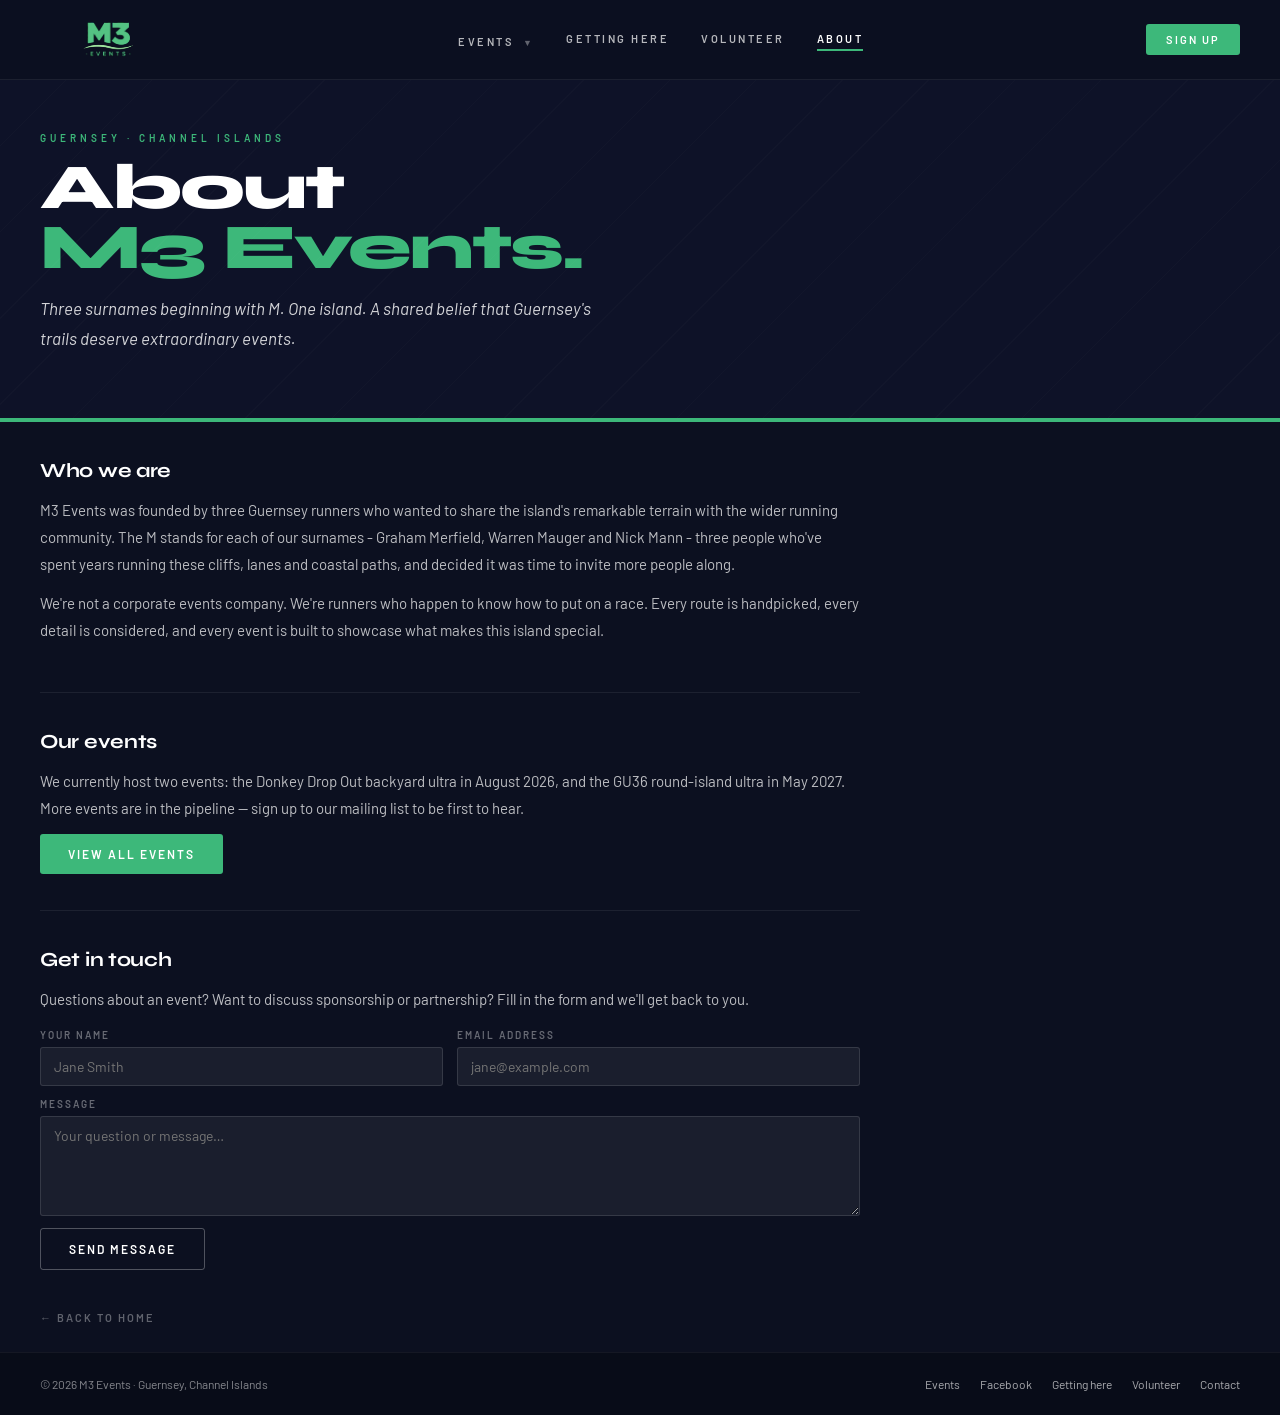
==== about/index.html @ 5a130f7b "Give every page its own URL and make the site indexable Source moves to src/site.html; build.py gene" ====
<!DOCTYPE html>
<html lang="en-GB">
<head>
<meta charset="UTF-8">
<meta name="viewport" content="width=device-width, initial-scale=1.0">
<title>About M3 Events | Guernsey Trail Running</title>
<meta name="description" content="M3 Events was founded by three Guernsey runners who wanted to share the island's cliffs, valleys and coastal paths with the wider running community.">
<link rel="canonical" href="https://m3events.gg/about/">
<meta property="og:type" content="website">
<meta property="og:site_name" content="M3 Events">
<meta property="og:title" content="About M3 Events | Guernsey Trail Running">
<meta property="og:description" content="M3 Events was founded by three Guernsey runners who wanted to share the island's cliffs, valleys and coastal paths with the wider running community.">
<meta property="og:url" content="https://m3events.gg/about/">
<meta property="og:image" content="https://m3events.gg/images/cliffs.jpg">
<meta name="twitter:card" content="summary_large_image">
<meta name="twitter:title" content="About M3 Events | Guernsey Trail Running">
<meta name="twitter:description" content="M3 Events was founded by three Guernsey runners who wanted to share the island's cliffs, valleys and coastal paths with the wider running community.">
<meta name="twitter:image" content="https://m3events.gg/images/cliffs.jpg">
<link rel="icon" href="/images/logo-wave-green.svg" type="image/svg+xml">
<link rel="preconnect" href="https://fonts.googleapis.com">
<link rel="preconnect" href="https://fonts.gstatic.com" crossorigin>
<link href="https://fonts.googleapis.com/css2?family=Syne:wght@700;800&family=Barlow:ital,wght@0,300;0,400;0,600;1,300&display=swap" rel="stylesheet">
<link rel="stylesheet" href="/assets/site.css?v=26ce877b">
</head>
<body>

<nav class="nav">
  <a class="logo-wrap" href="/">
    <img src="/images/logo-wave-green.svg" alt="M3 Events" style="height:56px;">
  </a>
  <div class="nav-links">
    <div class="nav-item">
      <a href="/" id="nav-home">
        Events <span class="nav-arrow">▼</span>
      </a>
      <div class="nav-dropdown">
        <a href="/donkey-drop-out/">
          <span style="display:block;font-size:9px;color:#a78bfa;letter-spacing:2px;margin-bottom:2px"> Aug 2027</span>
          Donkey Drop Out
        </a>
        <div class="nav-dropdown-divider"></div>
        <a href="/gu36/">
          <span style="display:block;font-size:9px;color:#fbbf24;letter-spacing:2px;margin-bottom:2px">16 May 2027</span>
          GU36
        </a>
      </div>
    </div>
    <a href="/getting-here/" id="nav-gh">Getting here</a>
    <a href="/volunteer/" id="nav-vol">Volunteer</a>
    <a href="/about/" id="nav-about" class="active">About</a>
  </div>
  <a class="nav-cta" href="/#signup">Sign up</a>
</nav>

<div id="page-about" class="page active">
  <div class="ev-hero" style="background:#0e1228;border-bottom:4px solid var(--m3-green)">
    <div class="ev-eyebrow" style="color:var(--m3-green)">Guernsey · Channel Islands</div>
    <h1 class="ev-title">About<br><span style="color:var(--m3-green)">M3 Events.</span></h1>
    <p class="ev-subtitle">Three surnames beginning with M. One island. A shared belief that Guernsey's trails deserve extraordinary events.</p>
  </div>
  <div class="ev-body">
    <div class="ev-section">
      <h2 class="ev-h2">Who we are</h2>
      <p class="ev-p">M3 Events was founded by three Guernsey runners who wanted to share the island's remarkable terrain with the wider running community. The M stands for each of our surnames - Graham Merfield, Warren Mauger and Nick Mann - three people who've spent years running these cliffs, lanes and coastal paths, and decided it was time to invite more people along.</p>
      <p class="ev-p">We're not a corporate events company. We're runners who happen to know how to put on a race. Every route is handpicked, every detail is considered, and every event is built to showcase what makes this island special.</p>
    </div>
    <div class="ev-section">
      <h2 class="ev-h2">Our events</h2>
      <p class="ev-p">We currently host two events: the Donkey Drop Out backyard ultra in August 2026, and the GU36 round-island ultra in May 2027. More events are in the pipeline — sign up to our mailing list to be first to hear.</p>
      <a class="btn btn-coral" href="/">View all events</a>
    </div>
    <div class="ev-section">
      <h2 class="ev-h2">Get in touch</h2>
      <p class="ev-p">Questions about an event? Want to discuss sponsorship or partnership? Fill in the form and we'll get back to you.</p>
      <form id="contact-form" style="margin-top:16px">
        <div class="form-grid" style="margin-bottom:12px">
          <div class="field"><label>Your name</label><input type="text" name="contact_name" placeholder="Jane Smith"/></div>
          <div class="field"><label>Email address</label><input type="email" name="contact_email" placeholder="jane@example.com"/></div>
        </div>
        <div class="field" style="margin-bottom:12px">
          <label>Message</label>
          <textarea name="contact_message" placeholder="Your question or message…" style="min-height:100px;resize:vertical;background:rgba(255,255,255,0.06);border:1px solid rgba(255,255,255,0.12);color:#fff;padding:10px 13px;border-radius:3px;font-family:Barlow,sans-serif;font-size:14px;width:100%"></textarea>
        </div>
        <button type="submit" id="contact-submit" class="btn btn-ghost">Send message</button>
        <p id="contact-success" style="display:none;margin-top:14px;color:var(--m3-green);font-size:14px;font-style:italic">✓ Message sent — we'll be in touch soon.</p>
        <p id="contact-error" style="display:none;margin-top:14px;color:#f0855a;font-size:14px;font-style:italic">Something went wrong — please try again.</p>
      </form>
    </div>
  </div>
  <a class="back-link" href="/">← Back to home</a>
  <footer class="site-footer">
    <p>© 2026 M3 Events · Guernsey, Channel Islands</p>
    <div class="footer-links"><a href="/">Events</a><a href="https://www.facebook.com/m3running" target="_blank">Facebook</a><a href="/getting-here/">Getting here</a><a href="/volunteer/">Volunteer</a><a>Contact</a></div>
  </footer>
</div>

<script src="/assets/site.js?v=1ed2aa1f"></script>
</body>
</html>
---- assets/site.css ----
:root {
    --ddo-primary: #7c3aed;
    --ddo-accent: #a78bfa;
    --ddo-border: #5b21b6;
    --ddo-bg: #0f0a1e;
    --ddo-card: #13102a;
    --gu36-primary: #d97706;
    --gu36-accent: #fbbf24;
    --gu36-border: #b45309;
    --gu36-bg: #1c1205;
    --gu36-card: #1e1408;
    --m3-coral: #e8522a;
    --m3-dark: #0c1020;
    --m3-mid: #111627;
    --m3-green: #3db87a;
    --m3-blue: #3a8fd4;
    --white: #f0eee8;
  }

  * { box-sizing: border-box; margin: 0; padding: 0; }
  html { scroll-behavior: smooth; }

  body {
    font-family: 'Barlow', sans-serif;
    background: var(--m3-dark);
    color: var(--white);
    min-height: 100vh;
    overflow-x: hidden;
  }

  /* ── NAV ── */
  .nav {
    background: rgba(12,16,32,0.97);
    backdrop-filter: blur(12px);
    padding: 0 40px;
    display: flex;
    justify-content: space-between;
    align-items: center;
    height: 80px;
    border-bottom: 1px solid rgba(255,255,255,0.07);
    position: sticky;
    top: 0;
    z-index: 100;
  }
  .logo-wrap { display: flex; align-items: center; gap: 0; cursor: pointer; text-decoration: none; }
  .logo-wordmark {
    font-family: 'Syne', sans-serif;
    font-weight: 800;
    font-size: 26px;
    color: #2a2d3a;
    letter-spacing: -1px;
    line-height: 1;
    position: relative;
    top: -2px;
  }
  .logo-svg { margin-left: -4px; }
  .nav-links { display: flex; gap: 32px; align-items: center; }
  .nav-links a {
    font-size: 11px;
    font-weight: 600;
    text-transform: uppercase;
    letter-spacing: 2.5px;
    color: rgba(255,255,255,0.7);
    text-decoration: none;
    cursor: pointer;
    transition: color 0.2s;
    padding: 4px 0;
    border-bottom: 2px solid transparent;
  }
  .nav-links a:hover, .nav-links a.active { color: #fff; border-color: var(--m3-green); }
  .nav-cta {
    background: var(--m3-green);
    color: #fff;
    padding: 9px 20px;
    border-radius: 3px;
    font-size: 11px;
    font-weight: 600;
    letter-spacing: 2px;
    text-transform: uppercase;
    cursor: pointer;
    border: none;
    font-family: 'Barlow', sans-serif;
    transition: background 0.2s;
  }
  .nav-cta:hover { background: #2ea068; }
  a.nav-cta { display: inline-block; text-decoration: none; }
  .card-link { color: inherit; text-decoration: none; }

  /* ── PAGES ── */
  .page { display: none; animation: fadeIn 0.3s ease; }
  .page.active { display: block; }
  @keyframes fadeIn { from { opacity: 0; transform: translateY(6px); } to { opacity: 1; transform: translateY(0); } }

  /* ── HOME HERO ── */
  .home-hero {
    background: linear-gradient(rgba(17,22,39,0.45), rgba(17,22,39,0.80)),
                url('/images/cliffs.jpg') center/cover no-repeat;
    padding: 72px 40px 56px;
    border-bottom: 4px solid var(--m3-green);
    position: relative;
    overflow: hidden;
  }
  .home-hero::before {
    content: '';
    position: absolute;
    inset: 0;
    background: repeating-linear-gradient(
      -45deg,
      transparent,
      transparent 80px,
      rgba(255,255,255,0.012) 80px,
      rgba(255,255,255,0.012) 81px
    );
    pointer-events: none;
  }
  .hero-eyebrow {
    font-size: 11px;
    font-weight: 600;
    text-transform: uppercase;
    letter-spacing: 4px;
    color: var(--m3-green);
    margin-bottom: 18px;
  }
  .hero-title {
    font-family: 'Syne', sans-serif;
    font-weight: 800;
    font-size: clamp(44px, 6vw, 72px);
    line-height: 0.92;
    color: #fff;
    letter-spacing: -2px;
    margin-bottom: 20px;
  }
  .hero-title span { color: var(--m3-green); }
  .hero-body {
    font-size: 17px;
    color: rgba(255,255,255,0.80);
    font-weight: 300;
    line-height: 1.75;
    max-width: 540px;
    margin-bottom: 32px;
    font-style: italic;
  }
  .hero-btns { display: flex; gap: 12px; flex-wrap: wrap; }
  .btn { display: inline-block; padding: 13px 28px; border-radius: 3px; font-family: 'Barlow', sans-serif; font-size: 12px; font-weight: 600; text-transform: uppercase; letter-spacing: 2px; cursor: pointer; border: none; transition: all 0.2s; text-decoration: none; }
  .btn-coral { background: var(--m3-green); color: #fff; }
  .btn-coral:hover { background: #2ea068; }
  .btn-ghost { background: transparent; color: #fff; border: 1px solid rgba(255,255,255,0.28); }
  .btn-ghost:hover { border-color: rgba(255,255,255,0.5); }
  .btn-purple { background: var(--ddo-primary); color: #fff; }
  .btn-purple:hover { background: #6d28d9; }
  .btn-orange { background: var(--gu36-primary); color: #fff; }
  .btn-orange:hover { background: #b45309; }
  .btn-green { background: var(--m3-green); color: #fff; }
  .btn-green:hover { background: #2ea068; }
  .btn-blue { background: var(--m3-blue); color: #fff; }

  /* ── EVENT CARDS ── */
  .events-section { padding: 32px 40px 48px; }
  .sec-label {
    font-size: 10px;
    text-transform: uppercase;
    letter-spacing: 5px;
    color: var(--m3-green);
    margin-bottom: 20px;
  }

  /* Side-by-side grid on wide screens */
  .events-grid {
    display: grid;
    grid-template-columns: repeat(2, 1fr);
    gap: 20px;
  }

  .event-card {
    display: grid;
    grid-template-columns: 1fr;
    grid-template-rows: 220px 1fr auto;
    border-radius: 8px;
    margin-bottom: 0;
    overflow: hidden;
    cursor: pointer;
    transition: transform 0.2s, box-shadow 0.2s;
    position: relative;
  }
  .event-card:hover { transform: translateY(-3px); }

  .card-ddo {
    border: 2px solid var(--ddo-border);
    background: var(--ddo-card);
    box-shadow: 0 0 40px rgba(124,58,237,0.12);
  }
  .card-ddo:hover { box-shadow: 0 8px 48px rgba(124,58,237,0.22); }

  .card-gu36 {
    border: 2px solid var(--gu36-border);
    background: var(--gu36-card);
    box-shadow: 0 0 40px rgba(217,119,6,0.12);
  }
  .card-gu36:hover { box-shadow: 0 8px 48px rgba(217,119,6,0.22); }

  .card-photo {
    position: relative;
    overflow: hidden;
    min-height: 220px;
  }
  .card-photo img {
    width: 100%;
    height: 100%;
    object-fit: cover;
    display: block;
  }
  .photo-fallback {
    width: 100%;
    height: 100%;
    min-height: 220px;
    display: flex;
    align-items: center;
    justify-content: center;
  }
  .photo-badge {
    position: absolute;
    bottom: 14px;
    left: 14px;
    font-size: 9px;
    font-weight: 600;
    text-transform: uppercase;
    letter-spacing: 2px;
    padding: 5px 11px;
    border-radius: 2px;
  }
  .badge-purple { background: rgba(124,58,237,0.85); color: #ddd6fe; }
  .badge-orange { background: rgba(180,83,9,0.85); color: #fde68a; }

  .card-body { padding: 24px 24px; }
  .card-top { display: flex; align-items: flex-start; justify-content: space-between; margin-bottom: 8px; gap: 10px; flex-wrap: wrap; }
  .card-name { font-family: 'Syne', sans-serif; font-weight: 800; font-size: 22px; color: #fff; letter-spacing: -0.5px; line-height: 1.1; }
  .date-pill {
    font-size: 10px;
    font-weight: 600;
    text-transform: uppercase;
    letter-spacing: 2px;
    padding: 5px 12px;
    border-radius: 2px;
    white-space: nowrap;
    flex-shrink: 0;
  }
  .date-purple { background: rgba(124,58,237,0.18); color: #a78bfa; border: 1px solid rgba(124,58,237,0.4); }
  .date-orange { background: rgba(217,119,6,0.18); color: #fbbf24; border: 1px solid rgba(217,119,6,0.45); }
  .card-location { font-size: 11px; color: rgba(255,255,255,0.55); text-transform: uppercase; letter-spacing: 2px; margin-bottom: 12px; font-weight: 600; }
  .card-tags { display: flex; gap: 6px; flex-wrap: wrap; margin-bottom: 14px; }
  .tag { font-size: 10px; font-weight: 600; padding: 3px 9px; border-radius: 2px; }
  .tag-purple { color: #a78bfa; background: rgba(124,58,237,0.1); border: 1px solid rgba(124,58,237,0.25); }
  .tag-orange { color: #fbbf24; background: rgba(217,119,6,0.1); border: 1px solid rgba(217,119,6,0.28); }
  .tag-plain { color: rgba(255,255,255,0.5); background: rgba(255,255,255,0.05); border: 1px solid rgba(255,255,255,0.1); }
  .card-desc { font-size: 14px; color: rgba(255,255,255,0.72); line-height: 1.7; font-style: italic; }
  .card-cta {
    padding: 18px 22px;
    display: flex;
    flex-direction: row;
    align-items: center;
    justify-content: space-between;
    gap: 16px;
  }
  .card-cta .cta-right {
    display: flex;
    flex-direction: column;
    align-items: flex-end;
    gap: 8px;
    min-width: 130px;
  }
  .card-cta .cta-status { margin-bottom: 0; }
  .card-cta-ddo { border-top: 1px solid rgba(124,58,237,0.2); }
  .card-cta-gu36 { border-top: 1px solid rgba(217,119,6,0.2); }
  .cta-dist { font-family: 'Syne', sans-serif; font-weight: 800; font-size: 28px; color: #fff; letter-spacing: -1px; text-align: left; line-height: 1; }
  .cta-dist-sub { font-size: 11px; color: rgba(255,255,255,0.65); text-align: left; margin-top: 4px; text-transform: uppercase; letter-spacing: 1.5px; }
  .cta-status {
    font-size: 10px;
    font-weight: 600;
    text-transform: uppercase;
    letter-spacing: 1.5px;
    padding: 4px 10px;
    border-radius: 2px;
    text-align: center;
    margin-bottom: 8px;
    width: 100%;
  }
  .status-purple { color: #a78bfa; background: rgba(124,58,237,0.12); border: 1px solid rgba(124,58,237,0.3); }
  .status-orange { color: #fbbf24; background: rgba(217,119,6,0.12); border: 1px solid rgba(217,119,6,0.35); }
  .enter-btn {
    width: 100%;
    padding: 11px 0;
    font-family: 'Barlow', sans-serif;
    font-size: 10px;
    font-weight: 600;
    text-transform: uppercase;
    letter-spacing: 2px;
    border-radius: 3px;
    border: none;
    cursor: pointer;
    transition: opacity 0.2s;
    display: block;
    text-align: center;
    text-decoration: none;
    }
  .enter-btn:hover { opacity: 0.85; }
  .enter-purple { background: var(--ddo-primary); color: #fff; }
  .enter-orange { background: var(--gu36-primary); color: #fff; }

  /* ── MAILING LIST ── */
  .mail-strip {
    background: var(--m3-green);
    padding: 36px 40px;
    display: flex;
    align-items: flex-start;
    gap: 24px;
    flex-wrap: wrap;
  }
  .mail-strip h3 { font-family: 'Syne', sans-serif; font-weight: 800; font-size: 22px; color: #fff; letter-spacing: -0.3px; min-width: 200px; flex: 1; padding-top: 4px; }
  .mail-right { flex: 2; min-width: 260px; }
  .mail-form { display: flex; max-width: 440px; border-radius: 3px; overflow: hidden; border: 2px solid rgba(255,255,255,0.3); }
  .mail-form input { flex: 1; background: rgba(255,255,255,0.12); border: none; color: #fff; padding: 12px 16px; font-family: 'Barlow', sans-serif; font-size: 14px; min-width: 0; }
  .mail-form input::placeholder { color: rgba(255,255,255,0.42); }
  .mail-form input:focus { outline: none; background: rgba(255,255,255,0.18); }
  .mail-form button { background: #fff; color: var(--m3-green); border: none; padding: 12px 20px; font-family: 'Barlow', sans-serif; font-size: 11px; font-weight: 600; text-transform: uppercase; letter-spacing: 2px; cursor: pointer; white-space: nowrap; }
  .mail-form button:hover { background: #f5f5f5; }
  .consent-txt { font-size: 12px; color: rgba(255,255,255,0.58); margin-top: 10px; font-style: italic; line-height: 1.55; max-width: 440px; }

  /* ── FOOTER ── */
  .site-footer {
    background: #080c18;
    border-top: 1px solid rgba(255,255,255,0.05);
    padding: 24px 40px;
    display: flex;
    justify-content: space-between;
    align-items: center;
    flex-wrap: wrap;
    gap: 12px;
  }
  .site-footer p { font-size: 12px; color: rgba(255,255,255,0.5); }
  .footer-links { display: flex; gap: 20px; }
  .footer-links a { font-size: 12px; color: rgba(255,255,255,0.65); text-decoration: none; cursor: pointer; transition: color 0.2s; }
  .footer-links a:hover { color: var(--m3-green); }

  /* ── EVENT PAGE HERO ── */
  .ev-hero {
    padding: 52px 40px 40px;
    position: relative;
    overflow: hidden;
  }
  .ev-hero::before {
    content: '';
    position: absolute;
    inset: 0;
    background: repeating-linear-gradient(-45deg, transparent, transparent 60px, rgba(255,255,255,0.015) 60px, rgba(255,255,255,0.015) 61px);
    pointer-events: none;
  }
  .ev-hero-ddo {
    background: linear-gradient(rgba(15,10,30,0.45), rgba(15,10,30,0.75)),
                url('/images/ddo-page.jpg') center 15%/cover no-repeat;
    border-bottom: 4px solid var(--ddo-primary);
  }
  .ev-hero-gu36 {
    background: linear-gradient(rgba(28,18,5,0.45), rgba(28,18,5,0.75)),
                url('/images/gu-36-page.jpg') center/cover no-repeat;
    border-bottom: 4px solid var(--gu36-primary);
  }
  .ev-hero-vol { background: #051510; border-bottom: 4px solid var(--m3-green); }
  .ev-hero-gh { background: #05101a; border-bottom: 4px solid var(--m3-blue); }

  .ev-eyebrow { font-size: 10px; font-weight: 600; text-transform: uppercase; letter-spacing: 4px; margin-bottom: 14px; }
  .ev-title { font-family: 'Syne', sans-serif; font-weight: 800; font-size: clamp(40px,5vw,64px); line-height: 0.94; color: #fff; letter-spacing: -2px; margin-bottom: 16px; }
  .ev-subtitle { font-size: 17px; font-weight: 400; line-height: 1.75; max-width: 560px; margin-bottom: 24px; font-style: italic; color: rgba(255,255,255,0.82); }
  .meta-row { display: flex; gap: 12px; flex-wrap: wrap; margin-bottom: 28px; }
  .meta-box { background: rgba(0,0,0,0.45); border: 1px solid rgba(255,255,255,0.2); border-radius: 5px; padding: 11px 16px; backdrop-filter: blur(4px); }
  .meta-label { font-size: 10px; text-transform: uppercase; letter-spacing: 2px; color: rgba(255,255,255,0.7); margin-bottom: 4px; }
  .meta-value { font-family: 'Syne', sans-serif; font-weight: 800; font-size: 17px; color: #fff; letter-spacing: -0.3px; }

  /* ── EVENT BODY ── */
  .ev-body { padding: 36px 40px; max-width: 900px; }
  .ev-section { margin-bottom: 36px; padding-bottom: 36px; border-bottom: 1px solid rgba(255,255,255,0.07); }
  .ev-section:last-child { border-bottom: none; margin-bottom: 0; padding-bottom: 0; }
  .ev-h2 { font-family: 'Syne', sans-serif; font-weight: 700; font-size: 20px; color: #fff; letter-spacing: -0.3px; margin-bottom: 14px; }
  .ev-p { font-size: 15px; color: rgba(255,255,255,0.72); line-height: 1.8; margin-bottom: 12px; }

  .loop-explainer { background: rgba(124,58,237,0.06); border: 1px solid rgba(124,58,237,0.18); border-radius: 6px; padding: 20px; margin-top: 16px; }
  .loop-row { display: flex; gap: 8px; align-items: center; flex-wrap: wrap; margin-bottom: 12px; }
  .loop-box { background: rgba(124,58,237,0.15); border: 1px solid rgba(124,58,237,0.35); border-radius: 3px; padding: 8px 14px; font-family: 'Syne', sans-serif; font-weight: 700; font-size: 12px; color: #a78bfa; white-space: nowrap; }
  .loop-win { background: rgba(232,82,42,0.15); border-color: rgba(232,82,42,0.4); color: #f0855a; }
  .loop-arr { color: rgba(255,255,255,0.18); font-size: 16px; }
  .loop-note { font-size: 14px; color: rgba(255,255,255,0.75); font-style: italic; line-height: 1.6; }

  .cp-grid { display: grid; grid-template-columns: repeat(auto-fill,minmax(130px,1fr)); gap: 10px; margin-top: 14px; }
  .cp-box { background: rgba(255,255,255,0.04); border: 1px solid rgba(255,255,255,0.08); border-radius: 4px; padding: 12px; }
  .cp-label { font-size: 10px; text-transform: uppercase; letter-spacing: 2px; color: rgba(255,255,255,0.26); margin-bottom: 4px; }
  .cp-val { font-family: 'Syne', sans-serif; font-weight: 700; font-size: 15px; color: #fff; }
  .cp-detail { font-size: 11px; color: rgba(255,255,255,0.28); margin-top: 2px; }

  .winner-row { display: flex; gap: 12px; flex-wrap: wrap; }
  .winner-box { background: rgba(255,255,255,0.04); border: 1px solid rgba(255,255,255,0.08); border-radius: 5px; padding: 14px 18px; flex: 1; min-width: 150px; }
  .winner-label { font-size: 9px; text-transform: uppercase; letter-spacing: 3px; color: rgba(255,255,255,0.25); margin-bottom: 5px; }
  .winner-name { font-family: 'Syne', sans-serif; font-weight: 700; font-size: 17px; color: #fff; margin-bottom: 3px; }
  .winner-time { font-size: 14px; font-weight: 600; color: var(--gu36-primary); }

  .map-ph { background: #0a1428; border: 1px solid rgba(255,255,255,0.07); border-radius: 6px; height: 220px; display: flex; align-items: center; justify-content: center; margin: 14px 0; }
  .map-ph span { font-size: 11px; color: rgba(255,255,255,0.18); text-transform: uppercase; letter-spacing: 3px; }

  .dl-btn { display: inline-flex; align-items: center; gap: 8px; background: rgba(255,255,255,0.05); border: 1px solid rgba(255,255,255,0.12); color: rgba(255,255,255,0.65); padding: 10px 16px; border-radius: 3px; font-size: 10px; font-weight: 600; text-transform: uppercase; letter-spacing: 2px; cursor: pointer; margin-right: 8px; margin-top: 10px; font-family: 'Barlow', sans-serif; transition: background 0.2s; }
  .dl-btn:hover { background: rgba(255,255,255,0.09); color: #fff; }

  /* ── VOLUNTEERS ── */
  .perks-grid { display: grid; grid-template-columns: repeat(auto-fit,minmax(180px,1fr)); gap: 12px; margin: 20px 0; }
  .perk { background: rgba(61,184,122,0.07); border: 1px solid rgba(61,184,122,0.18); border-radius: 6px; padding: 18px; }
  .perk-icon { font-size: 22px; margin-bottom: 10px; display: block; }
  .perk-title { font-family: 'Syne', sans-serif; font-weight: 700; font-size: 14px; color: var(--m3-green); margin-bottom: 6px; }
  .perk-body { font-size: 13px; color: rgba(255,255,255,0.4); line-height: 1.6; }

  .role-card { background: rgba(255,255,255,0.03); border: 1px solid rgba(255,255,255,0.07); border-radius: 5px; padding: 14px 18px; margin-bottom: 10px; }
  .role-title { font-family: 'Syne', sans-serif; font-weight: 700; font-size: 15px; color: #fff; margin-bottom: 6px; }
  .role-body { font-size: 13px; color: rgba(255,255,255,0.38); line-height: 1.65; }

  /* ── VOLUNTEER FORM ── */
  .vol-form { background: var(--m3-mid); padding: 36px 40px; border-top: 1px solid rgba(255,255,255,0.07); }
  .form-grid { display: grid; grid-template-columns: repeat(auto-fit,minmax(210px,1fr)); gap: 14px; margin-bottom: 14px; }
  .field { display: flex; flex-direction: column; gap: 6px; }
  .field label { font-size: 10px; text-transform: uppercase; letter-spacing: 2px; color: rgba(255,255,255,0.38); font-weight: 600; }
  .field input, .field select, .field textarea {
    background: rgba(255,255,255,0.06);
    border: 1px solid rgba(255,255,255,0.12);
    color: #fff;
    padding: 10px 13px;
    border-radius: 3px;
    font-family: 'Barlow', sans-serif;
    font-size: 14px;
    width: 100%;
    transition: border-color 0.2s;
  }
  .field input:focus, .field select:focus, .field textarea:focus { outline: none; border-color: var(--m3-green); }
  .field select option { background: #1a2040; color: #fff; }
  .field textarea { min-height: 80px; resize: vertical; }
  .cb-row { display: flex; align-items: flex-start; gap: 10px; margin-bottom: 10px; }
  .cb-row input[type=checkbox] { width: 16px; height: 16px; margin-top: 3px; flex-shrink: 0; accent-color: var(--m3-green); cursor: pointer; }
  .cb-label { font-size: 13px; color: rgba(255,255,255,0.42); line-height: 1.55; cursor: pointer; }

  /* ── GETTING HERE ── */
  .travel-grid { display: grid; grid-template-columns: repeat(auto-fit,minmax(220px,1fr)); gap: 14px; margin-top: 16px; }
  .travel-card { background: rgba(58,143,212,0.07); border: 1px solid rgba(58,143,212,0.2); border-radius: 6px; padding: 18px; }
  .travel-title { font-family: 'Syne', sans-serif; font-weight: 700; font-size: 15px; color: #7ab8f0; margin-bottom: 8px; }
  .travel-body { font-size: 13px; color: rgba(255,255,255,0.42); line-height: 1.65; }
  .travel-link { display: inline-block; margin-top: 12px; font-size: 10px; font-weight: 600; text-transform: uppercase; letter-spacing: 2px; color: var(--m3-blue); cursor: pointer; text-decoration: none; }
  .travel-link:hover { color: #7ab8f0; }

  .hotel-card { background: rgba(255,255,255,0.03); border: 1px solid rgba(255,255,255,0.08); border-radius: 6px; padding: 16px 20px; margin-bottom: 12px; display: flex; justify-content: space-between; align-items: flex-start; flex-wrap: wrap; gap: 12px; }
  .hotel-name { font-family: 'Syne', sans-serif; font-weight: 700; font-size: 15px; color: #fff; margin-bottom: 5px; }
  .hotel-detail { font-size: 13px; color: rgba(255,255,255,0.38); line-height: 1.6; }
  .hotel-badge { font-size: 10px; font-weight: 600; text-transform: uppercase; letter-spacing: 1.5px; background: rgba(217,119,6,0.15); color: #fbbf24; border: 1px solid rgba(217,119,6,0.32); padding: 5px 12px; border-radius: 2px; white-space: nowrap; flex-shrink: 0; }
  .hotel-coming { background: rgba(58,143,212,0.08); border: 1px solid rgba(58,143,212,0.18); border-radius: 6px; padding: 16px 20px; margin-top: 6px; font-size: 13px; color: rgba(255,255,255,0.38); line-height: 1.65; font-style: italic; }

  .back-link { display: inline-flex; align-items: center; gap: 6px; font-size: 11px; font-weight: 600; text-transform: uppercase; letter-spacing: 2px; color: rgba(255,255,255,0.35); cursor: pointer; margin-top: 4px; padding: 0 40px 28px; text-decoration: none; transition: color 0.2s; }
  .back-link:hover { color: var(--m3-coral); }

  /* ── RESPONSIVE ── */
  @media (max-width: 900px) {
    .events-grid { grid-template-columns: 1fr; }
  }
  @media (max-width: 700px) {
    .card-photo { min-height: 180px; }
    .nav { padding: 0 20px; }
    .nav-links { display: none; }
    .home-hero, .events-section, .ev-body, .vol-form, .mail-strip, .site-footer { padding-left: 20px; padding-right: 20px; }
    .ev-hero { padding: 40px 20px 32px; }
  }
  @media (hover: none) {
  .nav-item:hover .nav-dropdown {
    display: none;
  }
}

  /* ── SPONSORS ── */
  .sponsors-strip {
    background: #0a0e1c;
    border-top: 1px solid rgba(255,255,255,0.06);
    padding: 36px 40px;
  }
  .sponsors-label {
    font-size: 10px;
    text-transform: uppercase;
    letter-spacing: 5px;
    color: rgba(255,255,255,0.55);
    margin-bottom: 24px;
    text-align: center;
  }
  .sponsors-grid {
    display: flex;
    flex-wrap: wrap;
    justify-content: center;
    align-items: center;
    gap: 12px;
  }
  .sponsor-slot {
    display: flex;
    align-items: center;
    justify-content: center;
    width: 160px;
    height: 72px;
    background: rgba(255,255,255,0.04);
    border: 1px solid rgba(255,255,255,0.08);
    border-radius: 6px;
    cursor: pointer;
    text-decoration: none;
    transition: background 0.2s, border-color 0.2s;
  }
  .sponsor-slot:hover {
    background: rgba(255,255,255,0.08);
    border-color: rgba(255,255,255,0.18);
  }
  .sponsor-slot img {
    max-width: 120px;
    max-height: 48px;
    object-fit: contain;
    opacity: 0.85;
    transition: opacity 0.2s;
  }
  .sponsor-slot:hover img { opacity: 1; }
  .sponsor-placeholder {
    font-size: 11px;
    font-weight: 600;
    text-transform: uppercase;
    letter-spacing: 2px;
    color: rgba(255,255,255,0.2);
    text-align: center;
    line-height: 1.4;
  }
  .sponsor-slot.become-sponsor {
    border-style: dashed;
    border-color: rgba(61,184,122,0.25);
    background: rgba(61,184,122,0.04);
  }
  .sponsor-slot.become-sponsor:hover {
    border-color: rgba(61,184,122,0.5);
    background: rgba(61,184,122,0.08);
  }
  .sponsor-slot.become-sponsor span {
    font-size: 10px;
    font-weight: 600;
    text-transform: uppercase;
    letter-spacing: 2px;
    color: var(--m3-green);
    text-align: center;
    line-height: 1.5;
  }

  /* ── EVENT MANUAL ── */
.manual-section {
  background: rgba(124,58,237,0.04);
  border: 1px solid rgba(124,58,237,0.15);
  border-radius: 8px;
  overflow: hidden;
  margin-top: 4px;
}
.manual-tab-row {
  display: flex;
  border-bottom: 1px solid rgba(124,58,237,0.15);
  flex-wrap: wrap;
}
.manual-tab {
  padding: 11px 20px;
  font-size: 11px;
  font-weight: 600;
  text-transform: uppercase;
  letter-spacing: 2px;
  color: rgba(255,255,255,0.35);
  cursor: pointer;
  border-bottom: 2px solid transparent;
  transition: all 0.2s;
  margin-bottom: -1px;
  background: none;
  border-left: none;
  border-right: none;
  border-top: none;
  font-family: 'Barlow', sans-serif;
}
.manual-tab:hover { color: rgba(255,255,255,0.7); }
.manual-tab.active { color: #a78bfa; border-bottom-color: #7c3aed; }
.manual-panel { display: none; padding: 24px; }
.manual-panel.active { display: block; }
.manual-h3 {
  font-family: 'Syne', sans-serif;
  font-weight: 700;
  font-size: 15px;
  color: #fff;
  margin: 20px 0 8px;
}
.manual-h3:first-child { margin-top: 0; }
.manual-p {
  font-size: 14px;
  color: rgba(255,255,255,0.75);
  line-height: 1.75;
  margin-bottom: 10px;
}
.manual-ul {
  list-style: none;
  padding: 0;
  margin-bottom: 10px;
}
.manual-ul li {
  font-size: 14px;
  color: rgba(255,255,255,0.75);
  line-height: 1.7;
  padding: 4px 0 4px 18px;
  position: relative;
}
.manual-ul li::before {
  content: '—';
  position: absolute;
  left: 0;
  color: #7c3aed;
  font-weight: 600;
}
.manual-info-grid {
  display: grid;
  grid-template-columns: repeat(auto-fit, minmax(180px, 1fr));
  gap: 10px;
  margin: 14px 0;
}
.manual-info-box {
  background: rgba(255,255,255,0.04);
  border: 1px solid rgba(255,255,255,0.08);
  border-radius: 5px;
  padding: 12px 14px;
}
.manual-info-label {
  font-size: 10px;
  text-transform: uppercase;
  letter-spacing: 2px;
  color: rgba(255,255,255,0.28);
  margin-bottom: 4px;
}
.manual-info-val {
  font-family: 'Syne', sans-serif;
  font-weight: 700;
  font-size: 14px;
  color: #fff;
}
.manual-info-sub {
  font-size: 11px;
  color: rgba(255,255,255,0.55);
  margin-top: 2px;
}
.manual-warning {
  background: rgba(232,82,42,0.08);
  border: 1px solid rgba(232,82,42,0.82);
  border-radius: 5px;
  padding: 12px 16px;
  margin: 12px 0;
  font-size: 13px;
  color: rgba(255,255,255,0.55);
  line-height: 1.65;
}
.manual-warning strong { color: #f0855a; font-weight: 600; }
.reg-row {
  background: rgba(124,58,237,0.08);
  border: 1px solid rgba(124,58,237,0.2);
  border-radius: 5px;
  padding: 14px 16px;
  margin-bottom: 10px;
}
.reg-date {
  font-family: 'Syne', sans-serif;
  font-weight: 700;
  font-size: 14px;
  color: #a78bfa;
  margin-bottom: 4px;
}
.reg-detail {
  font-size: 13px;
  color: rgba(255,255,255,0.45);
  line-height: 1.6;
}
/* ── GU36 MANUAL OVERRIDES ── */
.manual-section-gu36 {
  background: rgba(217,119,6,0.04);
  border: 1px solid rgba(217,119,6,0.18);
  border-radius: 8px;
  overflow: hidden;
  margin-top: 4px;
}
.manual-section-gu36 .manual-tab-row {
  border-bottom: 1px solid rgba(217,119,6,0.15);
}
.manual-section-gu36 .manual-tab.active {
  color: #fbbf24;
  border-bottom-color: #d97706;
}
.manual-section-gu36 .manual-ul li::before {
  color: #d97706;
}
.manual-section-gu36 .reg-row {
  background: rgba(217,119,6,0.08);
  border-color: rgba(217,119,6,0.2);
}
.manual-section-gu36 .reg-date {
  color: #fbbf24;
}
.cp-table {
  width: 100%;
  border-collapse: collapse;
  margin-top: 12px;
  font-size: 13px;
}
.cp-table th {
  text-align: left;
  font-size: 10px;
  text-transform: uppercase;
  letter-spacing: 2px;
  color: rgba(255,255,255,0.28);
  font-weight: 600;
  padding: 8px 12px;
  border-bottom: 1px solid rgba(255,255,255,0.08);
}
.cp-table td {
  padding: 10px 12px;
  color: rgba(255,255,255,0.75);
  border-bottom: 1px solid rgba(255,255,255,0.05);
  vertical-align: top;
  line-height: 1.55;
}
.cp-table tr:last-child td { border-bottom: none; }
.cp-table td:first-child {
  font-family: 'Syne', sans-serif;
  font-weight: 700;
  font-size: 13px;
  color: #fff;
  white-space: nowrap;
}
.cp-table .cutoff {
  font-size: 11px;
  color: rgba(232,82,42,0.8);
  margin-top: 3px;
}
.coming-soon-banner {
  background: rgba(61,184,122,0.07);
  border: 1px solid rgba(61,184,122,0.2);
  border-radius: 5px;
  padding: 14px 16px;
  margin-bottom: 28px;
}
.coming-soon-banner strong {
  font-family: 'Syne', sans-serif;
  font-weight: 700;
  font-size: 14px;
  color: #3db87a;
  display: block;
  margin-bottom: 4px;
}
.coming-soon-banner p {
  font-size: 13px;
  color: rgba(255,255,255,0.42);
  line-height: 1.6;
}
/* ── NAV DROPDOWN ── */
.nav-item {
  position: relative;
}
.nav-dropdown {
  display: none;
  position: absolute;
  top: calc(100% + 1px);
  left: 50%;
  transform: translateX(-50%);
  background: rgba(12,16,32,0.98);
  backdrop-filter: blur(12px);
  border: 1px solid rgba(255,255,255,0.1);
  border-top: 2px solid var(--m3-green);
  border-radius: 0 0 6px 6px;
  min-width: 180px;
  padding: 6px 0;
  z-index: 200;
  box-shadow: 0 16px 40px rgba(0,0,0,0.4);
}
.nav-item.open .nav-dropdown {
  display: block;
}
.nav-item:hover .nav-dropdown {
  display: block;
}
.nav-dropdown a {
  display: block;
  padding: 10px 18px;
  font-size: 11px;
  font-weight: 600;
  text-transform: uppercase;
  letter-spacing: 2px;
  color: rgba(255,255,255,0.75);
  text-decoration: none;
  cursor: pointer;
  border-bottom: none;
  transition: color 0.15s, background 0.15s;
  white-space: nowrap;
}
.nav-dropdown a:hover {
  color: #fff;
  background: rgba(255,255,255,0.05);
}
.nav-dropdown-divider {
  height: 1px;
  background: rgba(255,255,255,0.06);
  margin: 4px 0;
}
.nav-arrow {
  font-size: 9px;
  margin-left: 4px;
  opacity: 0.5;
  display: inline-block;
  transition: transform 0.2s;
}
.nav-item:hover .nav-arrow {
  transform: rotate(180deg);
  opacity: 1;
}
/* ── T&Cs ── */
.tc-item {
  display: flex;
  gap: 18px;
  align-items: flex-start;
  padding: 14px 0;
  border-bottom: 1px solid rgba(255,255,255,0.05);
}
.tc-item:last-child { border-bottom: none; }
.tc-num {
  font-family: 'Syne', sans-serif;
  font-weight: 800;
  font-size: 13px;
  color: var(--m3-green);
  min-width: 24px;
  padding-top: 1px;
}
.tc-text {
  font-size: 13px;
  color: rgba(255,255,255,0.45);
  line-height: 1.75;
  margin: 0;
}
/* ── CHECKBOX GROUPS ── */
.check-group {
  background: rgba(255,255,255,0.06);
  border: 1px solid rgba(255,255,255,0.12);
  border-radius: 3px;
  padding: 6px 4px;
}
.check-option {
  display: flex;
  align-items: center;
  gap: 10px;
  padding: 7px 10px;
  border-radius: 3px;
  transition: background 0.15s;
  cursor: pointer;
}
.check-option:hover {
  background: rgba(255,255,255,0.05);
}
.check-option input[type=checkbox] {
  width: 15px;
  height: 15px;
  flex-shrink: 0;
  accent-color: var(--m3-green);
  cursor: pointer;
  margin: 0;
  border: none;
  background: none;
  padding: 0;
}
.check-option label {
  font-size: 13px;
  color: rgba(255,255,255,0.55);
  text-transform: none;
  letter-spacing: 0;
  font-weight: 400;
  cursor: pointer;
  line-height: 1.4;
}
.check-option input[type=checkbox]:checked + label {
  color: #fff;
}
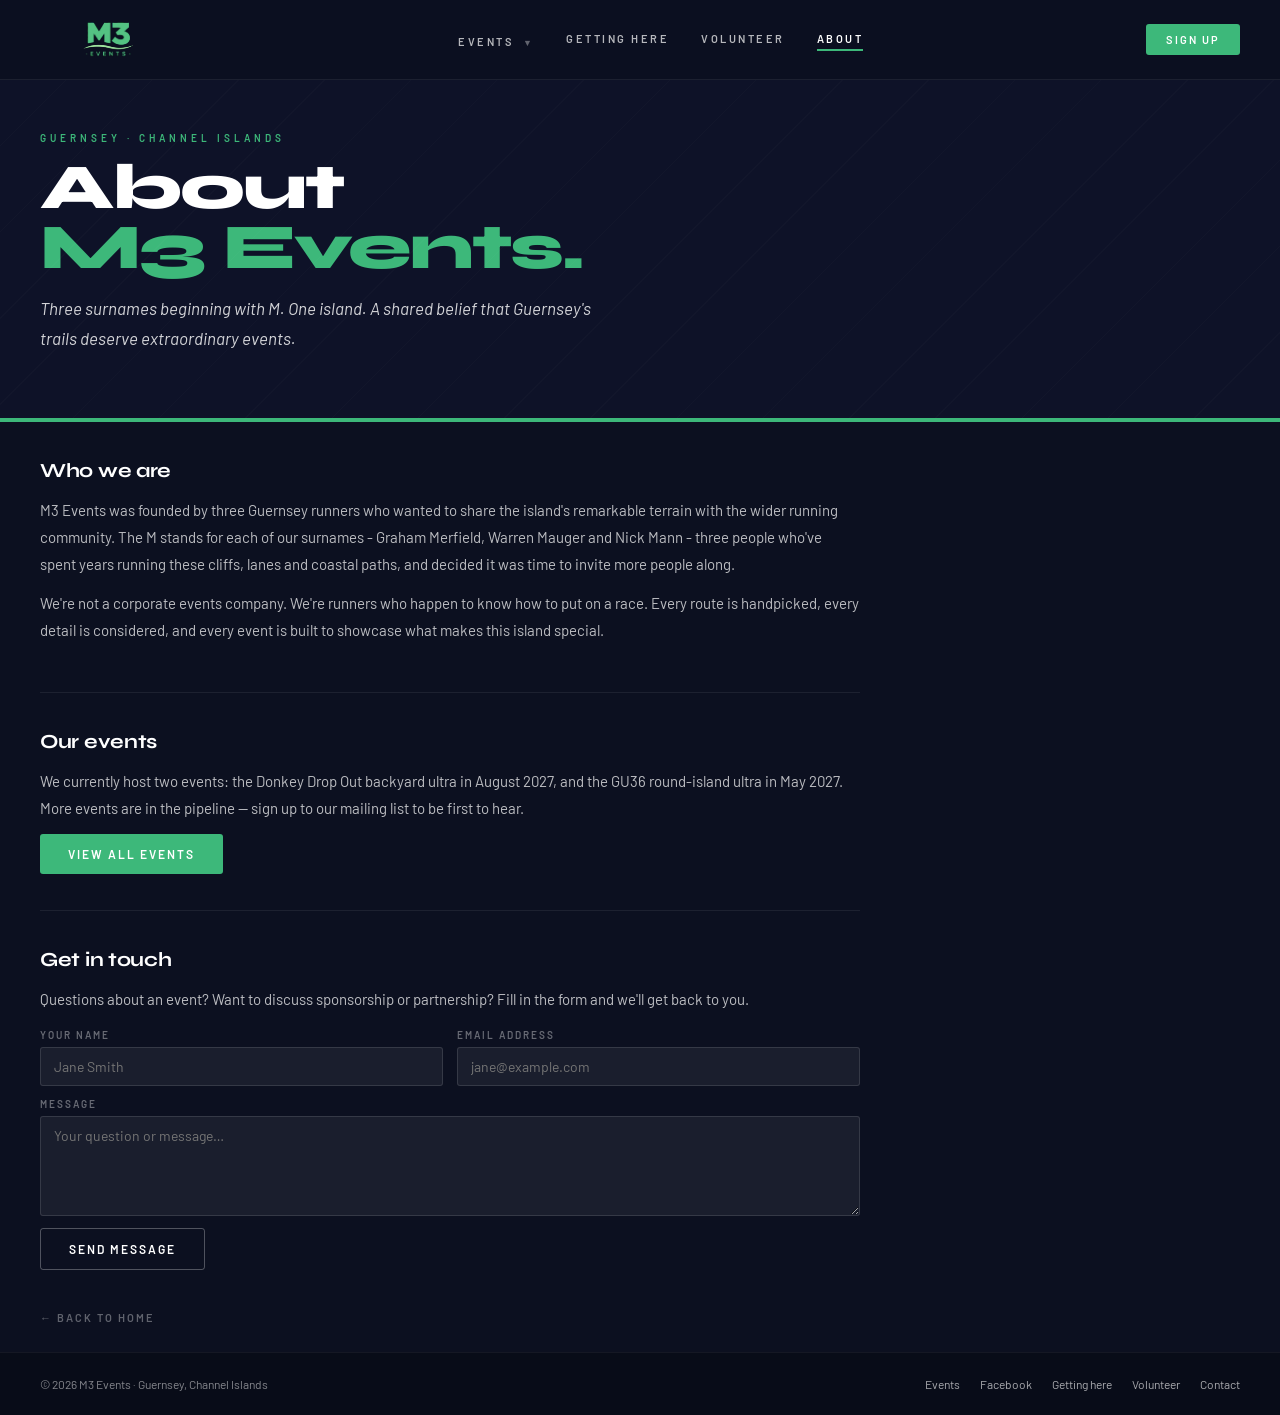
==== commit 6e5ab3a3: "Update Donkey Drop Out date to Aug 2027 on About page and volunteer form Co-Authored-By: Claude Sonn" ====
--- a/about/index.html
+++ b/about/index.html
@@ -66,7 +66,7 @@
     </div>
     <div class="ev-section">
       <h2 class="ev-h2">Our events</h2>
-      <p class="ev-p">We currently host two events: the Donkey Drop Out backyard ultra in August 2026, and the GU36 round-island ultra in May 2027. More events are in the pipeline — sign up to our mailing list to be first to hear.</p>
+      <p class="ev-p">We currently host two events: the Donkey Drop Out backyard ultra in August 2027, and the GU36 round-island ultra in May 2027. More events are in the pipeline — sign up to our mailing list to be first to hear.</p>
       <a class="btn btn-coral" href="/">View all events</a>
     </div>
     <div class="ev-section">
@@ -94,6 +94,6 @@
   </footer>
 </div>
 
-<script src="/assets/site.js?v=1ed2aa1f"></script>
+<script src="/assets/site.js?v=8ad0fec4"></script>
 </body>
 </html>
